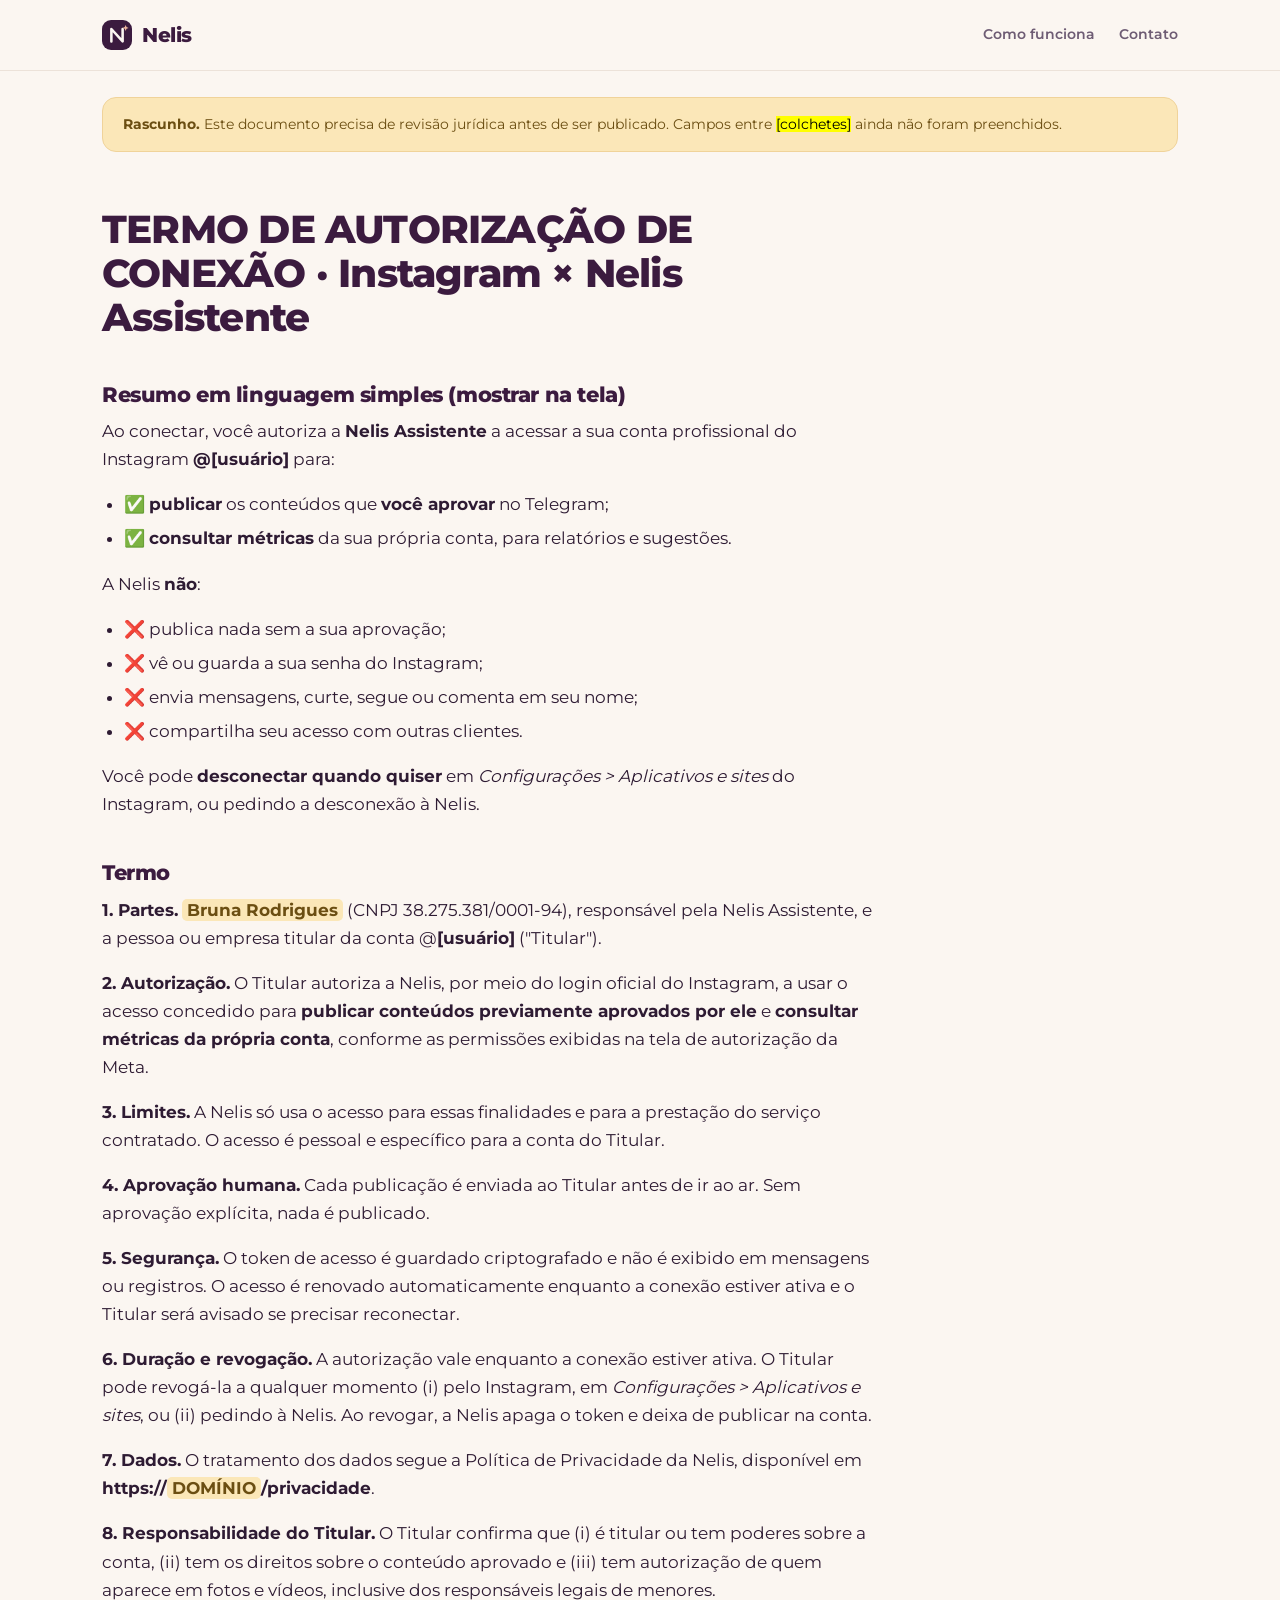
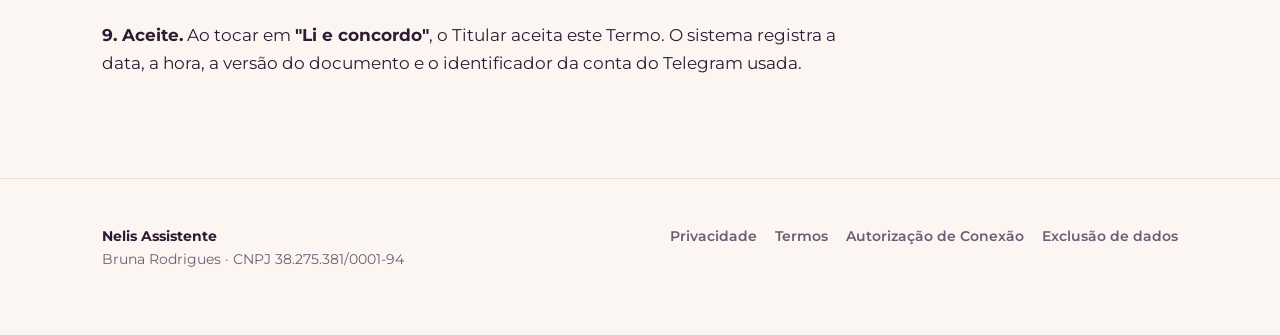
==== conexao/index.html @ 7f5b165e "site da Nelis" ====
<!DOCTYPE html>
<html lang="pt-BR">
<head>
<meta charset="utf-8">
<meta name="viewport" content="width=device-width, initial-scale=1">
<title>Autorização de Conexão — Nelis</title>
<meta name="robots" content="noindex,nofollow">
<link rel="icon" href="../favicon.svg" type="image/svg+xml">
<meta name="theme-color" content="#3B1B3F">
<link rel="stylesheet" href="../styles.css">
</head>
<body>

<header class="site-header">
  <div class="wrap">
    <a class="brand" href="../">
      <svg viewBox="0 0 40 40" aria-hidden="true">
        <rect width="40" height="40" rx="12" fill="#3B1B3F"/>
        <path d="M12.5 28.5V12l15 16.5V12" fill="none" stroke="#FBF6F1" stroke-width="3.4" stroke-linecap="round" stroke-linejoin="round"/>
        <path d="M31.5 6.5l1.15 2.85L35.5 10.5l-2.85 1.15L31.5 14.5l-1.15-2.85L27.5 10.5l2.85-1.15z" fill="#F0B79E"/>
      </svg>
      Nelis
    </a>
    <nav class="nav">
      <a class="opt" href="../#como-funciona">Como funciona</a>
      <a href="../#contato">Contato</a>
    </nav>
  </div>
</header>

<main class="wrap">
  <div class="draft-banner" style="margin-top:26px">
    <strong>Rascunho.</strong> Este documento precisa de revisão jurídica antes de ser publicado.
    Campos entre <mark>[colchetes]</mark> ainda não foram preenchidos.
  </div>
  <article class="legal narrow">
<h1>TERMO DE AUTORIZAÇÃO DE CONEXÃO · Instagram × Nelis Assistente</h1>
<h2>Resumo em linguagem simples (mostrar na tela)</h2>
<p>Ao conectar, você autoriza a <strong>Nelis Assistente</strong> a acessar a sua conta profissional do Instagram <strong>@[usuário]</strong> para:</p>
<ul><li>✅ <strong>publicar</strong> os conteúdos que <strong>você aprovar</strong> no Telegram;</li><li>✅ <strong>consultar métricas</strong> da sua própria conta, para relatórios e sugestões.</li></ul>
<p>A Nelis <strong>não</strong>:</p>
<ul><li>❌ publica nada sem a sua aprovação;</li><li>❌ vê ou guarda a sua senha do Instagram;</li><li>❌ envia mensagens, curte, segue ou comenta em seu nome;</li><li>❌ compartilha seu acesso com outras clientes.</li></ul>
<p>Você pode <strong>desconectar quando quiser</strong> em <em>Configurações &gt; Aplicativos e sites</em> do Instagram, ou pedindo a desconexão à Nelis.</p>
<h2>Termo</h2>
<p><strong>1. Partes.</strong> <strong><mark>Bruna Rodrigues</mark></strong> (CNPJ 38.275.381/0001-94), responsável pela Nelis Assistente, e a pessoa ou empresa titular da conta @<strong>[usuário]</strong> ("Titular").</p>
<p><strong>2. Autorização.</strong> O Titular autoriza a Nelis, por meio do login oficial do Instagram, a usar o acesso concedido para <strong>publicar conteúdos previamente aprovados por ele</strong> e <strong>consultar métricas da própria conta</strong>, conforme as permissões exibidas na tela de autorização da Meta.</p>
<p><strong>3. Limites.</strong> A Nelis só usa o acesso para essas finalidades e para a prestação do serviço contratado. O acesso é pessoal e específico para a conta do Titular.</p>
<p><strong>4. Aprovação humana.</strong> Cada publicação é enviada ao Titular antes de ir ao ar. Sem aprovação explícita, nada é publicado.</p>
<p><strong>5. Segurança.</strong> O token de acesso é guardado criptografado e não é exibido em mensagens ou registros. O acesso é renovado automaticamente enquanto a conexão estiver ativa e o Titular será avisado se precisar reconectar.</p>
<p><strong>6. Duração e revogação.</strong> A autorização vale enquanto a conexão estiver ativa. O Titular pode revogá-la a qualquer momento (i) pelo Instagram, em <em>Configurações &gt; Aplicativos e sites</em>, ou (ii) pedindo à Nelis. Ao revogar, a Nelis apaga o token e deixa de publicar na conta.</p>
<p><strong>7. Dados.</strong> O tratamento dos dados segue a Política de Privacidade da Nelis, disponível em <strong>https://<mark>DOMÍNIO</mark>/privacidade</strong>.</p>
<p><strong>8. Responsabilidade do Titular.</strong> O Titular confirma que (i) é titular ou tem poderes sobre a conta, (ii) tem os direitos sobre o conteúdo aprovado e (iii) tem autorização de quem aparece em fotos e vídeos, inclusive dos responsáveis legais de menores.</p>
<p><strong>9. Aceite.</strong> Ao tocar em <strong>"Li e concordo"</strong>, o Titular aceita este Termo. O sistema registra a data, a hora, a versão do documento e o identificador da conta do Telegram usada.</p>
  </article>
</main>

<footer class="site-footer">
  <div class="wrap">
    <div><strong style="color:var(--ink)">Nelis Assistente</strong><br>Bruna Rodrigues · CNPJ 38.275.381/0001-94</div>
    <nav>
      <a href="../privacidade/">Privacidade</a>
      <a href="../termos/">Termos</a>
      <a href="../conexao/">Autorização de Conexão</a>
      <a href="../exclusao-de-dados/">Exclusão de dados</a>
    </nav>
  </div>
</footer>

</body>
</html>
---- styles.css ----
/* ==========================================================
   Nelis — identidade lilás / ameixa / creme
   Tipografia: Montserrat (variável, auto-hospedada)
   Sem dependências externas. Sem cookies. Sem analytics.
   ========================================================== */

@font-face{
  font-family:"Montserrat";
  src:url("fonts/Montserrat-Regular.ttf") format("truetype");
  font-weight:100 900;
  font-style:normal;
  font-display:swap;
}

:root{
  --cream:#FBF6F1;
  --cream-2:#FFFDFA;
  --plum:#3B1B3F;
  --plum-2:#4B1E4B;
  --plum-soft:#5E2A5E;
  --lilac:#A47BE8;
  --lilac-2:#8D66E4;
  --lilac-wash:#EFE4FB;
  --lilac-wash-2:#E2D0F8;
  --peach:#F0B79E;
  --peach-soft:#FBE7DC;
  --ink:#2E1B33;
  --muted:#6E5C74;
  --line:#EADFD6;
  --white:#FFFFFF;
  --radius:22px;
  --max:1120px;
  --shadow:0 18px 50px -24px rgba(59,27,63,.35);
}

*{box-sizing:border-box}
html{-webkit-text-size-adjust:100%;scroll-behavior:smooth}
body{
  margin:0;
  background:var(--cream);
  color:var(--ink);
  font-family:"Montserrat",system-ui,-apple-system,"Segoe UI",Roboto,Arial,sans-serif;
  font-size:17px;line-height:1.65;
  -webkit-font-smoothing:antialiased;
}

h1,h2,h3{font-weight:800;line-height:1.12;letter-spacing:-.02em;margin:0 0 .5em;color:var(--plum)}
h1{font-size:clamp(2.1rem,4.6vw,3.35rem)}
h2{font-size:clamp(1.55rem,3.1vw,2.25rem);line-height:1.15}
h3{font-size:1.06rem;font-weight:700;letter-spacing:-.01em}
p{margin:0 0 1em}
a{color:var(--lilac-2);text-decoration:none}
a:hover{color:var(--plum)}
small{font-size:.86rem;color:var(--muted)}
img{max-width:100%;display:block}

.wrap{max-width:var(--max);margin:0 auto;padding:0 22px}
.narrow{max-width:780px}

/* ---------- header ---------- */
.site-header{
  position:sticky;top:0;z-index:30;
  background:rgba(251,246,241,.86);
  backdrop-filter:saturate(140%) blur(10px);
  border-bottom:1px solid rgba(234,223,214,.9);
}
.site-header .wrap{display:flex;align-items:center;justify-content:space-between;gap:18px;height:70px}
.brand{display:flex;align-items:center;gap:10px;font-weight:800;font-size:1.24rem;color:var(--plum);letter-spacing:-.02em}
.brand:hover{color:var(--plum)}
.brand svg{width:30px;height:30px}
.nav{display:flex;gap:24px;align-items:center}
.nav a{font-size:.9rem;font-weight:600;color:var(--muted)}
.nav a:hover{color:var(--lilac-2)}
.nav .nav-cta{
  background:var(--plum);color:#fff;padding:9px 18px;border-radius:999px;
  font-weight:700;font-size:.86rem;
}
.nav .nav-cta:hover{background:var(--plum-soft);color:#fff}
@media(max-width:860px){.nav a.opt{display:none}}

/* ---------- hero ---------- */
.hero{position:relative;overflow:hidden;padding:clamp(34px,5vw,64px) 0 clamp(40px,6vw,80px)}
.hero::before{
  content:"";position:absolute;inset:-30% -20% auto 40%;height:120%;
  background:radial-gradient(closest-side,rgba(164,123,232,.28),transparent 70%);
  pointer-events:none;
}
.hero-grid{position:relative;display:grid;gap:clamp(28px,5vw,64px);
  grid-template-columns:minmax(0,1.02fr) minmax(0,.98fr);align-items:center}
@media(max-width:880px){.hero-grid{grid-template-columns:1fr}}

.badge{
  display:inline-flex;align-items:center;gap:8px;
  background:var(--lilac-wash);color:var(--plum-2);
  font-size:.78rem;font-weight:700;letter-spacing:.02em;
  padding:7px 14px;border-radius:999px;margin-bottom:22px;
}
.badge .dot{width:7px;height:7px;border-radius:50%;background:var(--lilac-2)}

.hero h1 span.accent{color:var(--lilac-2)}
.hero h1 span.hl{
  background:linear-gradient(180deg,transparent 62%,var(--lilac-wash-2) 62%);
  padding:0 4px;border-radius:4px;
}
.lead{font-size:clamp(1.02rem,1.7vw,1.16rem);color:var(--muted);max-width:46ch;font-weight:500}
.cta-row{display:flex;flex-wrap:wrap;gap:12px;margin-top:28px}
.btn{
  display:inline-flex;align-items:center;gap:9px;
  padding:14px 26px;border-radius:999px;font-size:.95rem;font-weight:700;
  border:2px solid transparent;transition:transform .16s,background .16s,color .16s;
}
.btn:active{transform:translateY(1px)}
.btn-primary{background:var(--plum);color:#fff}
.btn-primary:hover{background:var(--plum-soft);color:#fff}
.btn-lilac{background:var(--lilac-2);color:#fff}
.btn-lilac:hover{background:#7B54D8;color:#fff}
.btn-ghost{border-color:var(--lilac-wash-2);color:var(--plum);background:transparent}
.btn-ghost:hover{border-color:var(--lilac-2);color:var(--lilac-2)}
.hero-note{margin-top:16px;font-size:.85rem;color:var(--muted);display:flex;align-items:center;gap:8px}

/* mascote */
.mascot{position:relative;display:flex;justify-content:center}
.mascot-blob{
  position:relative;width:min(100%,420px);aspect-ratio:1;
  border-radius:50%;
  background:radial-gradient(120% 120% at 30% 20%,#E9DBF9 0%,#CBA9EE 45%,#B08CE6 100%);
  border:9px solid rgba(255,255,255,.6);
  box-shadow:0 30px 70px -32px rgba(59,27,63,.5);
  overflow:hidden;
}
.mascot-blob img{width:100%;height:100%;object-fit:cover;object-position:50% 42%}
.sparkle{width:1em;height:1em;flex:none}
.chip{
  position:absolute;background:#fff;border-radius:999px;
  padding:9px 15px;font-size:.8rem;font-weight:700;color:var(--plum);
  box-shadow:0 12px 30px -14px rgba(59,27,63,.5);
  display:flex;align-items:center;gap:7px;white-space:nowrap;
}
.chip-1{top:6%;left:-4%}
.chip-2{bottom:12%;right:2%}
.chip-ok{color:#1F7A56}
@media(max-width:480px){.chip-1{left:-2%}.chip-2{right:-1%}}

/* ---------- faixa de apoio ---------- */
.strip{border-top:1px solid var(--line);border-bottom:1px solid var(--line);background:var(--cream-2)}
.strip .wrap{display:flex;flex-wrap:wrap;gap:14px 34px;justify-content:center;padding:18px 22px}
.strip span{font-size:.82rem;font-weight:600;color:var(--muted);display:flex;align-items:center;gap:8px}

/* ---------- sections ---------- */
section{padding:clamp(52px,7vw,92px) 0}
.section-head{max-width:40ch;margin-bottom:40px}
.section-head p{color:var(--muted);margin:0}
.eyebrow{
  font-size:.76rem;font-weight:800;letter-spacing:.14em;text-transform:uppercase;
  color:var(--lilac-2);margin-bottom:14px;
}

/* ---------- passos ---------- */
.steps{display:grid;gap:20px;grid-template-columns:repeat(auto-fit,minmax(255px,1fr))}
.step{
  background:var(--white);border:1px solid var(--line);border-radius:var(--radius);
  padding:30px 26px;
}
.step .n{
  display:inline-flex;align-items:center;justify-content:center;
  width:44px;height:44px;border-radius:14px;background:var(--lilac-wash);
  color:var(--plum-2);font-weight:800;font-size:.95rem;margin-bottom:18px;
}
.step h3{margin-bottom:.35em}
.step p{margin:0;color:var(--muted);font-size:.94rem}

/* ---------- split (imagem + texto) ---------- */
.split{display:grid;gap:clamp(28px,5vw,60px);align-items:center;
  grid-template-columns:minmax(0,.9fr) minmax(0,1.1fr)}
@media(max-width:860px){.split{grid-template-columns:1fr}}
.split-media{
  border-radius:var(--radius);overflow:hidden;background:var(--lilac-wash);
  box-shadow:var(--shadow);max-height:620px;
}
.split-media img{width:100%;height:100%;object-fit:cover;object-position:50% 26%}
.checklist{list-style:none;padding:0;margin:22px 0 0}
.checklist li{
  position:relative;padding-left:34px;margin:.7em 0;color:var(--ink);font-size:.97rem;
}
.checklist li::before{
  content:"";position:absolute;left:0;top:.28em;width:20px;height:20px;border-radius:7px;
  background:var(--lilac-wash) url("data:image/svg+xml;utf8,<svg xmlns='http://www.w3.org/2000/svg' viewBox='0 0 24 24'><path d='M6 12.5l4 4 8-9' fill='none' stroke='%238D66E4' stroke-width='2.6' stroke-linecap='round' stroke-linejoin='round'/></svg>") center/13px no-repeat;
}

/* ---------- features ---------- */
.grid{display:grid;gap:18px;grid-template-columns:repeat(auto-fit,minmax(255px,1fr))}
.feature{
  background:var(--white);border:1px solid var(--line);border-radius:var(--radius);
  padding:26px 24px;
}
.feature .ic{
  width:38px;height:38px;border-radius:12px;display:flex;align-items:center;justify-content:center;
  background:var(--lilac-wash);margin-bottom:16px;
}
.feature .ic svg{width:20px;height:20px}
.feature h3{margin-bottom:.3em}
.feature p{margin:0;color:var(--muted);font-size:.93rem}

/* ---------- seção escura ---------- */
.dark{background:var(--plum);color:#F6ECF7}
.dark h2,.dark h3{color:#fff}
.dark .eyebrow{color:var(--peach)}
.dark p{color:#DCC9E0}
.dark .checklist li,.approval-band .checklist li{color:#F6ECF7}
.dark .checklist li::before,.approval-band .checklist li::before{
  background:rgba(164,123,232,.22) url("data:image/svg+xml;utf8,<svg xmlns='http://www.w3.org/2000/svg' viewBox='0 0 24 24'><path d='M6 12.5l4 4 8-9' fill='none' stroke='%23F0B79E' stroke-width='2.6' stroke-linecap='round' stroke-linejoin='round'/></svg>") center/13px no-repeat;
}
.two-col{display:grid;gap:clamp(24px,4vw,56px);grid-template-columns:repeat(auto-fit,minmax(270px,1fr))}
.list-plain{list-style:none;padding:0;margin:0}
.list-plain li{padding:10px 0;border-bottom:1px solid var(--line);font-size:.95rem}
.list-plain li:last-child{border-bottom:0}

/* ---------- destaque (diagnóstico) ---------- */
.spotlight{
  background:linear-gradient(135deg,var(--lilac-wash) 0%,#F7ECF9 55%,var(--peach-soft) 100%);
  border-radius:calc(var(--radius) + 8px);
  padding:clamp(30px,5vw,54px);
}
.spotlight h2{max-width:24ch}
.spotlight p{color:var(--plum-2);max-width:54ch;opacity:.85}

/* ---------- planos ---------- */
.plans{display:grid;gap:18px;grid-template-columns:repeat(auto-fit,minmax(240px,1fr))}
.plan{
  background:var(--white);border:1px solid var(--line);border-radius:var(--radius);
  padding:28px 26px;display:flex;flex-direction:column;
}
.plan.hl{border:2px solid var(--lilac-2);box-shadow:var(--shadow);position:relative}
.plan.hl::after{
  content:"mais escolhido";position:absolute;top:-13px;left:26px;
  background:var(--lilac-2);color:#fff;font-size:.68rem;font-weight:800;
  letter-spacing:.08em;text-transform:uppercase;padding:5px 12px;border-radius:999px;
}
.plan .name{font-size:.76rem;font-weight:800;letter-spacing:.12em;text-transform:uppercase;color:var(--lilac-2);margin-bottom:10px}
.plan .qty{font-size:1.7rem;font-weight:800;color:var(--plum);line-height:1.1;letter-spacing:-.02em}
.plan .price{font-size:1.32rem;font-weight:800;color:var(--plum-2);margin:12px 0 4px}
.plan .per{font-size:.8rem;color:var(--muted);margin-bottom:6px}
.plan .unit{font-size:.78rem;font-weight:700;color:var(--lilac-2);margin-bottom:16px}
.plan-solo{
  margin-top:18px;display:flex;flex-wrap:wrap;gap:8px 20px;align-items:baseline;
  justify-content:space-between;padding:20px 26px;border:1px dashed var(--line-2,var(--line));
  border-radius:var(--radius);background:var(--white);
}
.plan-solo b{font-size:.95rem;color:var(--plum)}
.plan-solo small{display:block;font-size:.82rem;margin-top:2px;color:var(--muted)}
.plan-solo .v{font-weight:800;color:var(--plum-2);font-size:1.1rem;white-space:nowrap}
.plan ul{list-style:none;padding:0;margin:0 0 20px;font-size:.88rem;color:var(--muted)}
.plan li{padding:6px 0;border-top:1px solid var(--line)}
.plan li:first-child{border-top:0}
.plan .btn{margin-top:auto;justify-content:center}

.avulsos{
  margin-top:26px;background:var(--cream-2);border:1px solid var(--line);
  border-radius:var(--radius);overflow:hidden;
}
.avulsos h3{padding:22px 26px 6px;margin:0}
.avulso{
  display:flex;justify-content:space-between;gap:18px;align-items:baseline;
  padding:16px 26px;border-top:1px solid var(--line);
}
.avulso b{font-size:.95rem;color:var(--plum)}
.avulso small{display:block;font-size:.82rem;margin-top:2px}
.avulso .v{font-weight:800;color:var(--plum-2);white-space:nowrap}

/* ---------- CTA final ---------- */
.final{
  background:var(--plum);color:#fff;border-radius:calc(var(--radius) + 8px);
  padding:clamp(32px,5vw,58px);text-align:center;
}
.final h2{color:#fff;max-width:26ch;margin:0 auto .5em}
.final p{color:#DCC9E0;max-width:48ch;margin:0 auto 1.6em}
.final .cta-row{justify-content:center;margin-top:0}
.final .btn-primary{background:#fff;color:var(--plum)}
.final .btn-primary:hover{background:var(--peach-soft);color:var(--plum)}
.final .btn-ghost{border-color:rgba(255,255,255,.3);color:#fff}
.final .btn-ghost:hover{border-color:#fff;color:#fff}

/* ---------- footer ---------- */
.site-footer{border-top:1px solid var(--line);padding:46px 0 64px;font-size:.88rem;color:var(--muted)}
.site-footer .wrap{display:flex;flex-wrap:wrap;gap:28px;justify-content:space-between;align-items:flex-start}
.site-footer nav{display:flex;flex-wrap:wrap;gap:18px}
.site-footer a{color:var(--muted);font-weight:600}
.site-footer a:hover{color:var(--lilac-2)}
.disclaimer{margin-top:28px;font-size:.8rem;color:var(--muted);max-width:64ch}
.social{display:flex;gap:10px;align-items:center;margin-top:6px}
.social a{display:inline-flex;align-items:center;gap:7px;font-weight:700;color:var(--plum)}
.social a:hover{color:var(--lilac-2)}

/* ---------- páginas legais ---------- */
.legal{padding:56px 0 84px}
.legal h1{font-size:clamp(1.75rem,4vw,2.45rem)}
.legal h2{margin-top:2.1em;font-size:1.3rem}
.legal h3{margin-top:1.7em;font-size:1rem}
.legal table{width:100%;border-collapse:collapse;margin:1.4em 0;font-size:.88rem}
.legal th,.legal td{border:1px solid var(--line);padding:11px 13px;text-align:left;vertical-align:top}
.legal th{background:var(--lilac-wash);font-weight:700;color:var(--plum)}
.legal blockquote{
  margin:1.6em 0;padding:18px 22px;border-left:3px solid var(--lilac-2);
  background:var(--cream-2);color:var(--muted);font-size:.93rem;border-radius:0 12px 12px 0;
}
.legal ul,.legal ol{padding-left:1.3em}
.legal li{margin:.35em 0}
.legal code{background:var(--lilac-wash);padding:2px 6px;border-radius:6px;font-size:.88em}
.legal mark{background:#FBE7B8;color:#6B4E12;padding:1px 5px;border-radius:5px}
.legal hr{border:0;border-top:1px solid var(--line);margin:2.4em 0}
.draft-banner{
  max-width:var(--max);margin:26px auto 0;padding:15px 20px;border-radius:14px;
  background:#FBE7B8;color:#6B4E12;font-size:.86rem;border:1px solid #F0D39A;
}


/* ==========================================================
   SEÇÕES NA ORDEM DA REFERÊNCIA (nov/2026)
   ========================================================== */

/* faixas de fundo */
.band-soft{background:linear-gradient(180deg,#FBF6F1 0%,#F6ECFB 45%,#EADCFA 100%)}
.band-lilac{background:linear-gradient(180deg,#EADCFA 0%,#F6ECFB 55%,#FBF6F1 100%)}

/* cabeçalho de seção centralizado (usado em passos, recursos, para quem) */
.center-head{text-align:center;max-width:46rem;margin:0 auto clamp(34px,5vw,54px)}
.center-head h2{max-width:24ch;margin:0 auto .35em}
.center-head p{color:var(--muted);margin:0 auto;max-width:44ch}

/* ---------- 3 passos com trilha ---------- */
.steps-track{position:relative;display:grid;grid-template-columns:repeat(3,minmax(0,1fr));gap:clamp(20px,3vw,40px)}
.steps-track::before{
  content:"";position:absolute;left:14%;right:14%;top:23px;height:2px;
  background:linear-gradient(90deg,rgba(185,142,232,0),#C9A6F5 10%,#C9A6F5 90%,rgba(185,142,232,0));
}
.step-node{position:relative;text-align:center}
.step-num{
  position:relative;z-index:1;display:inline-flex;align-items:center;justify-content:center;
  width:46px;height:46px;border-radius:50%;background:var(--lilac-wash-2);
  color:var(--plum);font-weight:800;font-size:.92rem;border:3px solid #F6ECFB;
}
.illu{
  margin:20px auto 22px;height:150px;border-radius:18px;
  background:linear-gradient(160deg,#FFFFFF 0%,#F2E7FC 100%);
  border:1px solid rgba(164,123,232,.18);
  box-shadow:0 22px 40px -30px rgba(59,27,63,.45);
  display:flex;align-items:center;justify-content:center;gap:12px;padding:16px;
  max-width:290px;
}
.illu-thumb{width:74px;height:74px;border-radius:14px;background:linear-gradient(160deg,#C9A6F5,#8D66E4);position:relative;flex:none}
.illu-thumb::after{content:"";position:absolute;inset:auto 0 0 0;height:34px;border-radius:0 0 14px 14px;background:linear-gradient(180deg,rgba(255,255,255,.0),rgba(59,27,63,.28))}
.illu-thumb .spk{position:absolute;top:10px;right:10px;width:16px;height:16px;background:radial-gradient(circle,#fff 40%,transparent 42%)}
.illu-lines{flex:1;display:grid;gap:8px}
.illu-lines i{display:block;height:8px;border-radius:4px;background:#DCCBEE}
.illu-lines i:nth-child(2){width:78%}
.illu-lines i:nth-child(3){width:56%;background:#E8DCF6}

.illu-telegram{flex-direction:column;align-items:stretch;gap:10px;padding:12px}
.tg-top{display:flex;align-items:center;gap:7px;font-size:.72rem;font-weight:700;color:#2F6BD8}
.tg-msg{display:flex;gap:8px;align-items:center;background:#fff;border-radius:12px;padding:8px}
.tg-msg .illu-thumb{width:38px;height:38px;border-radius:9px}
.tg-btns{display:flex;gap:8px;justify-content:flex-end}
.tg-btn{font-size:.68rem;font-weight:700;padding:6px 14px;border-radius:999px;border:1px solid #CFB8EA;color:var(--plum)}
.tg-btn.solid{background:var(--lilac-2);border-color:var(--lilac-2);color:#fff}

.illu-cal{display:grid;grid-template-columns:repeat(4,1fr);gap:6px;width:150px;align-content:center}
.illu-cal i{height:26px;border-radius:7px;background:#E4D6F4}
.illu-cal i.on{background:var(--lilac-2);position:relative}

.step-node h3{margin-bottom:.3em;font-size:1.12rem}
.step-node p{margin:0 auto;color:var(--muted);font-size:.94rem;max-width:26ch}

@media(max-width:820px){
  .steps-track{grid-template-columns:1fr;gap:34px}
  .steps-track::before{display:none}
}

/* ---------- faixa "Seu conteúdo. Sua aprovação." ---------- */
.approval-band{
  background:linear-gradient(135deg,#3B1B3F 0%,#4B1E4B 45%,#5E2A5E 100%);
  color:#fff;border-radius:calc(var(--radius) + 10px);overflow:hidden;
  display:grid;grid-template-columns:minmax(0,.95fr) minmax(0,1.05fr);align-items:center;
}
.approval-band .copy{padding:clamp(30px,5vw,58px)}
.approval-band h2{color:#fff;font-size:clamp(1.6rem,3vw,2.35rem);max-width:18ch}
.approval-band p{color:#E3D2EA;max-width:40ch}
.approval-band .media{
  align-self:center;justify-self:center;width:min(100%,430px);
  height:clamp(360px,44vw,540px);
  margin:clamp(18px,3vw,30px);border-radius:24px;overflow:hidden;
  border:1px solid rgba(255,255,255,.16);
  box-shadow:0 34px 70px -34px rgba(0,0,0,.65);
}
.approval-band .media img{width:100%;height:100%;display:block;object-fit:cover;object-position:50% 32%}
.approval-band .eyebrow{color:var(--peach)}
@media(max-width:880px){.approval-band{grid-template-columns:1fr}.approval-band .media{order:-1;width:min(100%,320px)}}

/* ---------- recursos com divisórias ---------- */
.feat-grid{display:grid;grid-template-columns:repeat(3,minmax(0,1fr))}
.feat{padding:clamp(24px,3vw,38px) clamp(18px,2.4vw,32px);border-left:1px solid rgba(59,27,63,.10);border-top:1px solid rgba(59,27,63,.10)}
.feat:nth-child(3n+1){border-left:0;padding-left:0}
.feat:nth-child(-n+3){border-top:0;padding-top:0}
.feat .ic3{
  width:86px;height:86px;margin-bottom:18px;border-radius:24px;
  background:linear-gradient(155deg,#FFFFFF,#EBDDFA);
  border:1px solid rgba(164,123,232,.22);
  display:flex;align-items:center;justify-content:center;
  box-shadow:0 18px 34px -26px rgba(59,27,63,.5);
}
.feat .ic3 svg{width:40px;height:40px}
.feat h3{font-size:1.02rem;margin-bottom:.35em}
.feat p{margin:0;color:var(--muted);font-size:.92rem;max-width:30ch}
@media(max-width:900px){
  .feat-grid{grid-template-columns:1fr 1fr}
  .feat:nth-child(3n+1){border-left:1px solid rgba(59,27,63,.10);padding-left:clamp(18px,2.4vw,32px)}
  .feat:nth-child(odd){border-left:0;padding-left:0}
  .feat:nth-child(-n+3){border-top:1px solid rgba(59,27,63,.10);padding-top:clamp(24px,3vw,38px)}
  .feat:nth-child(-n+2){border-top:0;padding-top:0}
}
@media(max-width:620px){
  .feat-grid{grid-template-columns:1fr}
  .feat{border-left:0;padding-left:0;border-top:1px solid rgba(59,27,63,.10)}
  .feat:first-child{border-top:0;padding-top:0}
}

/* ---------- transparência ---------- */
.trust-panel{
  background:radial-gradient(120% 100% at 20% 0%,#4B1E4B 0%,#3B1B3F 55%,#2E1236 100%);
  color:#fff;border-radius:calc(var(--radius) + 10px);padding:clamp(32px,5vw,60px);
  display:grid;grid-template-columns:minmax(0,1fr) minmax(0,1fr);gap:clamp(28px,5vw,60px);align-items:center;
}
.trust-panel h2{color:#fff;font-size:clamp(1.7rem,3.2vw,2.5rem);max-width:16ch}
.trust-panel p{color:#DFCBEA;max-width:38ch}
.trust-panel .eyebrow{color:var(--peach)}
.trust-shield{width:74px;height:84px;margin-top:26px;border-radius:16px 16px 34px 34px;
  background:linear-gradient(160deg,rgba(255,255,255,.35),rgba(201,166,245,.55));
  border:1px solid rgba(255,255,255,.45);display:flex;align-items:center;justify-content:center}
.trust-list{list-style:none;padding:0;margin:0}
.trust-list li{display:flex;gap:14px;align-items:flex-start;padding:18px 0;border-bottom:1px solid rgba(255,255,255,.14);font-size:.97rem;color:#F4E9F7}
.trust-list li:last-child{border-bottom:0}
.trust-list .tick{flex:none;width:26px;height:26px;border-radius:50%;border:1.6px solid rgba(201,166,245,.8);display:flex;align-items:center;justify-content:center}
@media(max-width:880px){.trust-panel{grid-template-columns:1fr}}

/* ---------- raio-X ---------- */
.xray{display:grid;grid-template-columns:minmax(0,1fr) minmax(0,1fr);gap:clamp(26px,4vw,52px);align-items:center}
.xray h2{font-size:clamp(1.7rem,3.2vw,2.5rem);max-width:16ch}
.xray .sparkle-list{list-style:none;padding:0;margin:22px 0 28px}
.xray .sparkle-list li{position:relative;padding-left:24px;margin:.55em 0;font-size:.96rem}
.xray .sparkle-list li::before{content:"✦";position:absolute;left:0;color:var(--lilac-2)}
.xray-visual{position:relative;display:flex;justify-content:center;align-items:center}
.xray-mascot{
  width:min(100%,330px);aspect-ratio:2/3;border-radius:28px;overflow:hidden;
  background:radial-gradient(120% 100% at 50% 18%,#6B3B7A 0%,#4A2154 55%,#2E1236 100%);
  box-shadow:0 34px 70px -40px rgba(59,27,63,.55);
}
.xray-mascot img{width:100%;height:100%;display:block;object-fit:cover;object-position:50% 8%;mix-blend-mode:screen}
.diag-card{
  position:absolute;right:-2%;top:6%;width:min(250px,62%);
  background:linear-gradient(160deg,rgba(255,255,255,.92),rgba(240,229,252,.92));
  border:1px solid rgba(164,123,232,.45);border-radius:18px;padding:14px;
  box-shadow:0 26px 50px -28px rgba(59,27,63,.55);backdrop-filter:blur(6px);
}
.diag-card .lbl{font-size:.58rem;letter-spacing:.16em;text-transform:uppercase;color:var(--lilac-2);margin-bottom:10px}
.diag-row{display:flex;align-items:center;gap:9px;background:rgba(255,255,255,.75);border:1px solid rgba(164,123,232,.22);
  border-radius:10px;padding:8px 10px;margin-bottom:7px;font-size:.78rem;font-weight:700;color:var(--plum)}
.diag-row:last-child{margin-bottom:0}
.diag-row .dot{width:16px;height:16px;border-radius:50%;background:var(--lilac-2);color:#fff;font-size:.6rem;display:flex;align-items:center;justify-content:center}
@media(max-width:880px){
  .xray{grid-template-columns:1fr}
  .xray-visual{flex-direction:column}
  .diag-card{position:static;width:100%;max-width:none;margin-top:16px}
}

/* ---------- para quem + limites ---------- */
.fit-grid{display:grid;grid-template-columns:1.1fr .9fr;gap:clamp(26px,4vw,56px)}
.fit-grid h3{font-size:1.18rem;margin-bottom:1em}
.fit-list{list-style:none;padding:0;margin:0}
.fit-list li{display:flex;gap:12px;align-items:flex-start;margin:.85em 0;font-size:.96rem}
.fit-list .tick{flex:none;width:22px;height:22px;border-radius:50%;background:var(--lilac-2);color:#fff;
  font-size:.65rem;display:flex;align-items:center;justify-content:center;margin-top:2px}
.limit-list{list-style:none;padding:0;margin:0;border-left:1px solid rgba(59,27,63,.12);padding-left:clamp(20px,3vw,34px)}
.limit-list li{display:flex;gap:14px;align-items:flex-start;margin:1.1em 0;font-size:.96rem;color:var(--muted)}
.limit-list .ic{flex:none;width:34px;height:34px;display:flex;align-items:center;justify-content:center}
@media(max-width:820px){
  .fit-grid{grid-template-columns:1fr}
  .limit-list{border-left:0;padding-left:0}
}

/* ---------- CTA final com mascote ---------- */
.cta-band{
  background:radial-gradient(120% 120% at 80% 20%,#5E2A5E 0%,#3B1B3F 55%,#2E1236 100%);
  color:#fff;border-radius:calc(var(--radius) + 10px);overflow:hidden;
  display:grid;grid-template-columns:minmax(0,1.05fr) minmax(0,.95fr);align-items:center;
}
.cta-band .copy{padding:clamp(32px,5vw,62px)}
.cta-band h2{color:#fff;font-size:clamp(1.7rem,3.4vw,2.6rem);max-width:18ch}
.cta-band p{color:#E3D2EA;max-width:40ch}
.cta-band .media{align-self:end;justify-self:center;width:min(100%,400px);height:clamp(340px,40vw,500px);overflow:hidden}
.cta-band .media img{width:100%;height:100%;display:block;object-fit:cover;object-position:50% 6%;mix-blend-mode:screen}
.cta-band .tagline{margin-top:18px;font-size:.86rem;color:#CBB6D6}
@media(max-width:880px){.cta-band{grid-template-columns:1fr}.cta-band .media{order:-1;width:min(100%,300px)}}
.btn-light{background:#D9C4F5;color:#2E1236}
.btn-light:hover{background:#E8DBFB;color:#2E1236}
.btn-outline-light{border-color:rgba(255,255,255,.45);color:#fff}
.btn-outline-light:hover{border-color:#fff;color:#fff}

/* ---------- rodapé novo ---------- */
.footer-grid{display:grid;grid-template-columns:1.1fr 1.4fr;gap:clamp(24px,4vw,60px);align-items:start}
.footer-brand{display:flex;align-items:center;gap:12px}
.footer-brand svg{width:38px;height:38px}
.footer-brand .name{font-size:1.6rem;font-weight:800;color:#fff;letter-spacing:-.02em}
.footer-tag{color:#C9B3D4;font-size:.88rem;margin-top:8px}
.footer-links{display:grid;grid-template-columns:1fr 1fr;gap:10px 28px;justify-items:start}
.footer-links a{color:#F0E6F5;font-size:.9rem;font-weight:600}
.footer-links a:hover{color:#fff}
.footer-city{grid-column:1/-1;color:#C9B3D4;font-size:.85rem;margin-top:10px}
@media(max-width:820px){.footer-grid{grid-template-columns:1fr}.footer-links{grid-template-columns:1fr}}

/* ---------- telas grandes (notebook/desktop ≥1600) ---------- */
@media (min-width:1600px){
  :root{--max:1240px}
  .hero-dark h1{font-size:clamp(3.4rem,4vw,4.5rem)}
  .hero-dark .lead{font-size:1.2rem;max-width:38ch}
  .hero-visual{min-height:420px}
  .hero-stage{width:min(100%,470px)}
  .hero-mascot{object-position:50% 100%}
  .chat-card{width:254px;margin-left:-84px;margin-top:170px}
  .curve h2{font-size:2.4rem}
  .pillar h3{font-size:1.12rem}
  .pillar p{font-size:.95rem}
  .step{padding:34px 30px}
  .feature p{font-size:.96rem}
}

.page-dark{background:#250F2E}

.site-header.dark-header{
  background:rgba(37,15,46,.92);
  border-bottom:1px solid rgba(255,255,255,.08);
  backdrop-filter:saturate(140%) blur(10px);
}
.dark-header .brand{color:#fff}
.dark-header .nav a{color:rgba(255,255,255,.72)}
.dark-header .nav a:hover{color:#fff}
.dark-header .nav .nav-cta{
  background:transparent;border:1.5px solid rgba(255,255,255,.35);color:#fff;
}
.dark-header .nav .nav-cta:hover{background:rgba(255,255,255,.12);border-color:#fff}

.hero-dark{
  position:relative;overflow:hidden;color:#fff;
  padding:clamp(36px,4.5vw,64px) 0 clamp(150px,17vw,210px);
  background:
    radial-gradient(70% 80% at 68% 42%, rgba(174,124,226,.55) 0%, rgba(120,70,150,.28) 42%, transparent 72%),
    radial-gradient(120% 120% at 20% 0%, #552A63 0%, #3A1546 45%, #2A1035 75%, #250F2E 100%);
}
.hero-dark .hero-grid{grid-template-columns:minmax(0,1.05fr) minmax(0,.95fr)}
.hero-dark .eyebrow{
  color:rgba(255,255,255,.82);font-size:.74rem;letter-spacing:.22em;
}
.hero-dark h1{color:#fff;font-size:clamp(2.35rem,5.4vw,4rem);line-height:1.04}
.hero-dark h1 .accent{color:#C9A6F5}
.hero-dark .lead{color:rgba(255,255,255,.78);font-size:clamp(1rem,1.6vw,1.16rem);max-width:34ch}
.hero-dark .btn-primary{background:#C9A6F5;color:#2A1035}
.hero-dark .btn-primary:hover{background:#DBBFFA;color:#2A1035}
.hero-dark .btn-ghost{border-color:rgba(255,255,255,.34);color:#fff}
.hero-dark .btn-ghost:hover{border-color:#fff;color:#fff}
.hero-sign{display:flex;align-items:center;gap:10px;margin-top:26px;font-size:.86rem;color:rgba(255,255,255,.7)}

/* mascote no escuro + cartão de conversa */
.hero-visual{position:relative;display:flex;justify-content:center;align-items:flex-end;min-height:340px}
.hero-mascot{
  width:100%;height:100%;display:block;
  object-fit:contain;object-position:50% 100%;
  mix-blend-mode:screen;              /* o fundo preto da arte desaparece no gradiente */
}
.hero-stage{
  position:relative;flex:none;width:min(78%,420px);aspect-ratio:4/5.4;
  border-radius:30px;overflow:hidden;
  background:radial-gradient(120% 100% at 50% 26%, #7A4788 0%, #4A2154 45%, #2C1236 100%);
  box-shadow:0 44px 90px -44px rgba(0,0,0,.85), inset 0 0 0 1px rgba(255,255,255,.10);
}
.hero-visual .mascot-blob{
  width:min(100%,360px);flex:none;
  border-color:rgba(255,255,255,.14);
  box-shadow:0 40px 90px -40px rgba(0,0,0,.8);
}
.chat-card{
  position:relative;width:226px;flex:none;
  margin-left:-70px;margin-top:150px;
  background:linear-gradient(180deg,rgba(74,35,84,.88),rgba(52,22,62,.92));
  border:1px solid rgba(255,255,255,.18);
  border-radius:18px;padding:14px 14px 16px;
  backdrop-filter:blur(10px);
  box-shadow:0 26px 60px -26px rgba(0,0,0,.75);
}
.chat-label{font-size:.58rem;letter-spacing:.17em;text-transform:uppercase;color:rgba(255,255,255,.55);margin-bottom:12px}
.bubble{
  display:flex;gap:8px;align-items:flex-end;margin-bottom:10px;font-size:.8rem;line-height:1.4;
}
.bubble .who{
  width:24px;height:24px;flex:none;border-radius:50%;overflow:hidden;border:1px solid rgba(255,255,255,.3);
}
.bubble .txt{padding:9px 12px;border-radius:14px;max-width:78%}
.bubble.bot .txt{background:#DCC6F8;color:#2A1035;border-bottom-left-radius:4px}
.bubble.user{justify-content:flex-end}
.bubble.user .txt{background:#F7EFE6;color:#2A1035;border-bottom-right-radius:4px}
.bubble.user .who{order:2;background:#C9A6F5}

/* curva de transição para o creme */
.curve{
  position:relative;z-index:2;margin-top:clamp(-150px,-14vw,-110px);
  background:var(--cream);
  border-radius:50% 50% 0 0/64px 64px 0 0;
  padding:clamp(58px,7vw,88px) 0 0;
}
.curve h2{text-align:center;font-size:clamp(1.45rem,3vw,2.15rem);max-width:22ch;margin:0 auto .9em}
.curve h2 .accent{color:var(--lilac-2)}

.pillars{display:grid;grid-template-columns:repeat(3,1fr);gap:0;margin-top:10px}
.pillar{padding:6px 30px;border-left:1px solid var(--line)}
.pillar:first-child{border-left:0;padding-left:0}
.pillar:last-child{padding-right:0}
.pillar .ic{
  width:40px;height:40px;border-radius:12px;background:var(--lilac-wash);
  display:flex;align-items:center;justify-content:center;margin-bottom:16px;
}
.pillar h3{margin-bottom:.3em;font-size:1.04rem}
.pillar p{margin:0;color:var(--muted);font-size:.9rem}
@media(max-width:880px){
  .hero-dark .hero-grid{grid-template-columns:1fr}
}
@media(max-width:820px){
  .pillars{grid-template-columns:1fr;gap:0}
  .pillar{border-left:0;border-top:1px solid var(--line);padding:22px 0}
  .pillar:first-child{border-top:0;padding-top:0}
  .chat-card{position:static;width:100%;margin:18px 0 0}
  .hero-visual{flex-direction:column;align-items:center}
  .hero-stage{width:min(84%,360px)}
  .hero-visual .mascot-blob{width:min(100%,320px)}
}
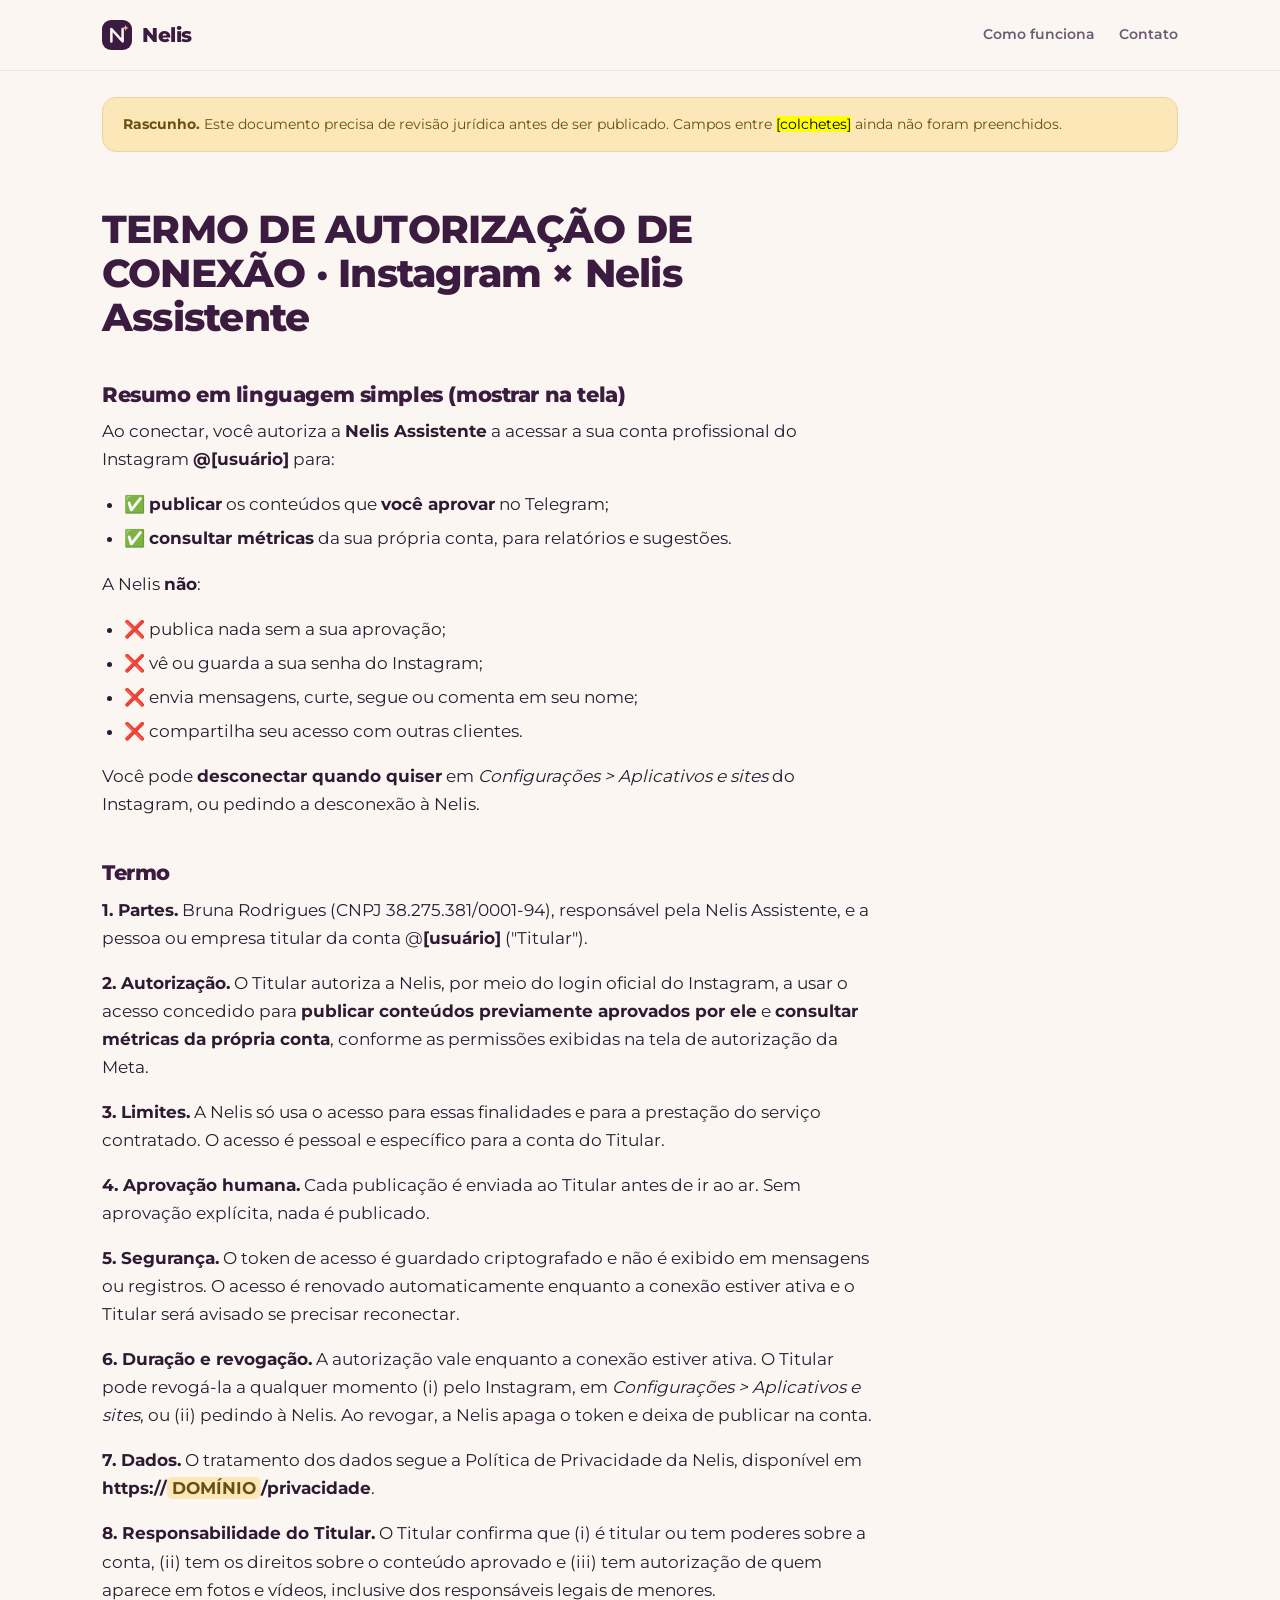
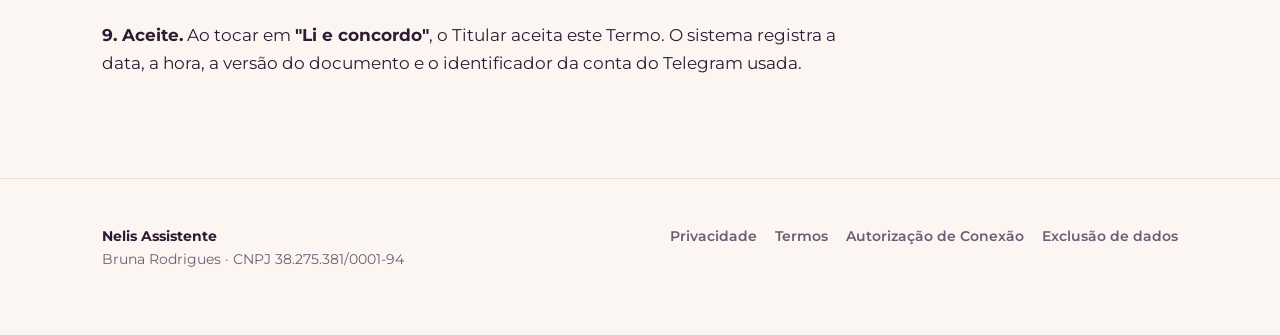
==== commit f8ecc89b: "legal: endereco e e-mail de privacidade preenchidos" ====
--- a/conexao/index.html
+++ b/conexao/index.html
@@ -42,7 +42,7 @@
 <ul><li>❌ publica nada sem a sua aprovação;</li><li>❌ vê ou guarda a sua senha do Instagram;</li><li>❌ envia mensagens, curte, segue ou comenta em seu nome;</li><li>❌ compartilha seu acesso com outras clientes.</li></ul>
 <p>Você pode <strong>desconectar quando quiser</strong> em <em>Configurações &gt; Aplicativos e sites</em> do Instagram, ou pedindo a desconexão à Nelis.</p>
 <h2>Termo</h2>
-<p><strong>1. Partes.</strong> <strong><mark>Bruna Rodrigues</mark></strong> (CNPJ 38.275.381/0001-94), responsável pela Nelis Assistente, e a pessoa ou empresa titular da conta @<strong>[usuário]</strong> ("Titular").</p>
+<p><strong>1. Partes.</strong> Bruna Rodrigues (CNPJ 38.275.381/0001-94), responsável pela Nelis Assistente, e a pessoa ou empresa titular da conta @<strong>[usuário]</strong> ("Titular").</p>
 <p><strong>2. Autorização.</strong> O Titular autoriza a Nelis, por meio do login oficial do Instagram, a usar o acesso concedido para <strong>publicar conteúdos previamente aprovados por ele</strong> e <strong>consultar métricas da própria conta</strong>, conforme as permissões exibidas na tela de autorização da Meta.</p>
 <p><strong>3. Limites.</strong> A Nelis só usa o acesso para essas finalidades e para a prestação do serviço contratado. O acesso é pessoal e específico para a conta do Titular.</p>
 <p><strong>4. Aprovação humana.</strong> Cada publicação é enviada ao Titular antes de ir ao ar. Sem aprovação explícita, nada é publicado.</p>
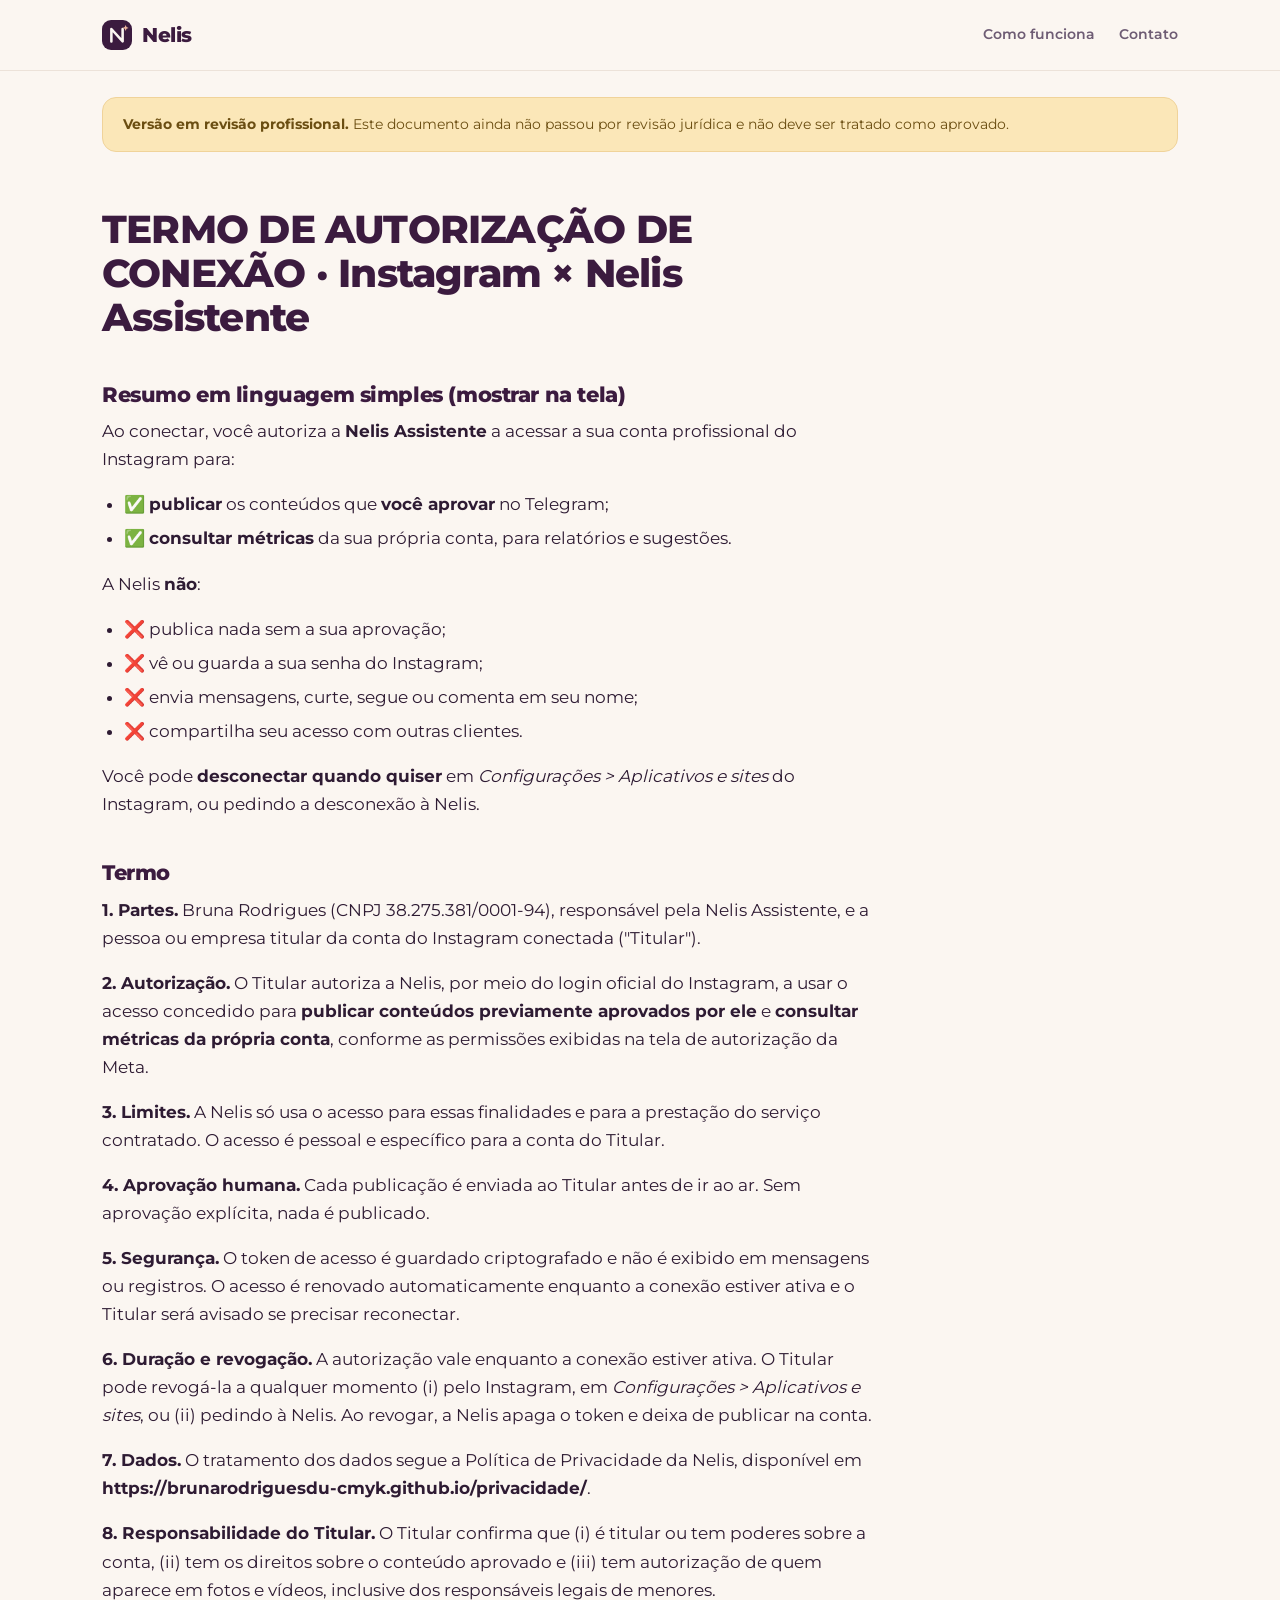
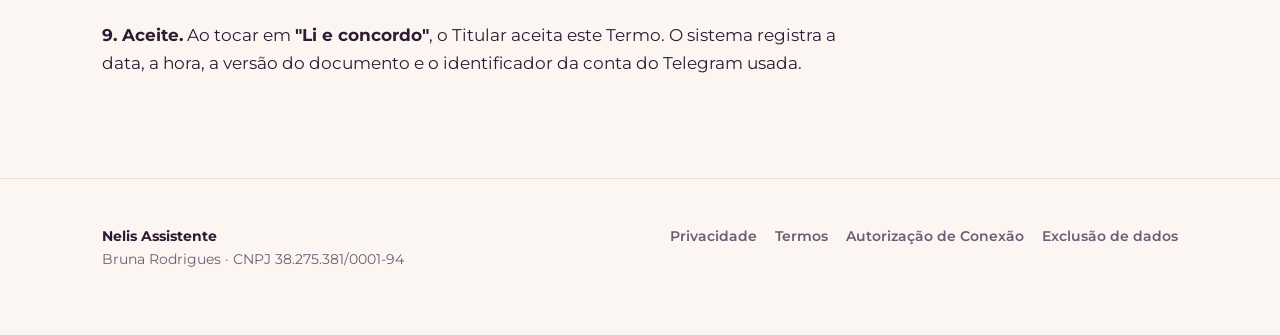
==== commit 18be4372: "site: finalizacao comercial aprovada e ajustes juridicos Comercial (aprovado pela cliente): - precos" ====
--- a/conexao/index.html
+++ b/conexao/index.html
@@ -30,25 +30,25 @@
 
 <main class="wrap">
   <div class="draft-banner" style="margin-top:26px">
-    <strong>Rascunho.</strong> Este documento precisa de revisão jurídica antes de ser publicado.
-    Campos entre <mark>[colchetes]</mark> ainda não foram preenchidos.
+    <strong>Versão em revisão profissional.</strong> Este documento ainda não passou por revisão
+    jurídica e não deve ser tratado como aprovado.
   </div>
   <article class="legal narrow">
 <h1>TERMO DE AUTORIZAÇÃO DE CONEXÃO · Instagram × Nelis Assistente</h1>
 <h2>Resumo em linguagem simples (mostrar na tela)</h2>
-<p>Ao conectar, você autoriza a <strong>Nelis Assistente</strong> a acessar a sua conta profissional do Instagram <strong>@[usuário]</strong> para:</p>
+<p>Ao conectar, você autoriza a <strong>Nelis Assistente</strong> a acessar a sua conta profissional do Instagram para:</p>
 <ul><li>✅ <strong>publicar</strong> os conteúdos que <strong>você aprovar</strong> no Telegram;</li><li>✅ <strong>consultar métricas</strong> da sua própria conta, para relatórios e sugestões.</li></ul>
 <p>A Nelis <strong>não</strong>:</p>
 <ul><li>❌ publica nada sem a sua aprovação;</li><li>❌ vê ou guarda a sua senha do Instagram;</li><li>❌ envia mensagens, curte, segue ou comenta em seu nome;</li><li>❌ compartilha seu acesso com outras clientes.</li></ul>
 <p>Você pode <strong>desconectar quando quiser</strong> em <em>Configurações &gt; Aplicativos e sites</em> do Instagram, ou pedindo a desconexão à Nelis.</p>
 <h2>Termo</h2>
-<p><strong>1. Partes.</strong> Bruna Rodrigues (CNPJ 38.275.381/0001-94), responsável pela Nelis Assistente, e a pessoa ou empresa titular da conta @<strong>[usuário]</strong> ("Titular").</p>
+<p><strong>1. Partes.</strong> Bruna Rodrigues (CNPJ 38.275.381/0001-94), responsável pela Nelis Assistente, e a pessoa ou empresa titular da conta do Instagram conectada ("Titular").</p>
 <p><strong>2. Autorização.</strong> O Titular autoriza a Nelis, por meio do login oficial do Instagram, a usar o acesso concedido para <strong>publicar conteúdos previamente aprovados por ele</strong> e <strong>consultar métricas da própria conta</strong>, conforme as permissões exibidas na tela de autorização da Meta.</p>
 <p><strong>3. Limites.</strong> A Nelis só usa o acesso para essas finalidades e para a prestação do serviço contratado. O acesso é pessoal e específico para a conta do Titular.</p>
 <p><strong>4. Aprovação humana.</strong> Cada publicação é enviada ao Titular antes de ir ao ar. Sem aprovação explícita, nada é publicado.</p>
 <p><strong>5. Segurança.</strong> O token de acesso é guardado criptografado e não é exibido em mensagens ou registros. O acesso é renovado automaticamente enquanto a conexão estiver ativa e o Titular será avisado se precisar reconectar.</p>
 <p><strong>6. Duração e revogação.</strong> A autorização vale enquanto a conexão estiver ativa. O Titular pode revogá-la a qualquer momento (i) pelo Instagram, em <em>Configurações &gt; Aplicativos e sites</em>, ou (ii) pedindo à Nelis. Ao revogar, a Nelis apaga o token e deixa de publicar na conta.</p>
-<p><strong>7. Dados.</strong> O tratamento dos dados segue a Política de Privacidade da Nelis, disponível em <strong>https://<mark>DOMÍNIO</mark>/privacidade</strong>.</p>
+<p><strong>7. Dados.</strong> O tratamento dos dados segue a Política de Privacidade da Nelis, disponível em <strong>https://brunarodriguesdu-cmyk.github.io/privacidade/</strong>.</p>
 <p><strong>8. Responsabilidade do Titular.</strong> O Titular confirma que (i) é titular ou tem poderes sobre a conta, (ii) tem os direitos sobre o conteúdo aprovado e (iii) tem autorização de quem aparece em fotos e vídeos, inclusive dos responsáveis legais de menores.</p>
 <p><strong>9. Aceite.</strong> Ao tocar em <strong>"Li e concordo"</strong>, o Titular aceita este Termo. O sistema registra a data, a hora, a versão do documento e o identificador da conta do Telegram usada.</p>
   </article>
--- a/styles.css
+++ b/styles.css
@@ -232,7 +232,7 @@
 }
 .plan.hl{border:2px solid var(--lilac-2);box-shadow:var(--shadow);position:relative}
 .plan.hl::after{
-  content:"mais escolhido";position:absolute;top:-13px;left:26px;
+  content:"recomendado";position:absolute;top:-13px;left:26px;
   background:var(--lilac-2);color:#fff;font-size:.68rem;font-weight:800;
   letter-spacing:.08em;text-transform:uppercase;padding:5px 12px;border-radius:999px;
 }
